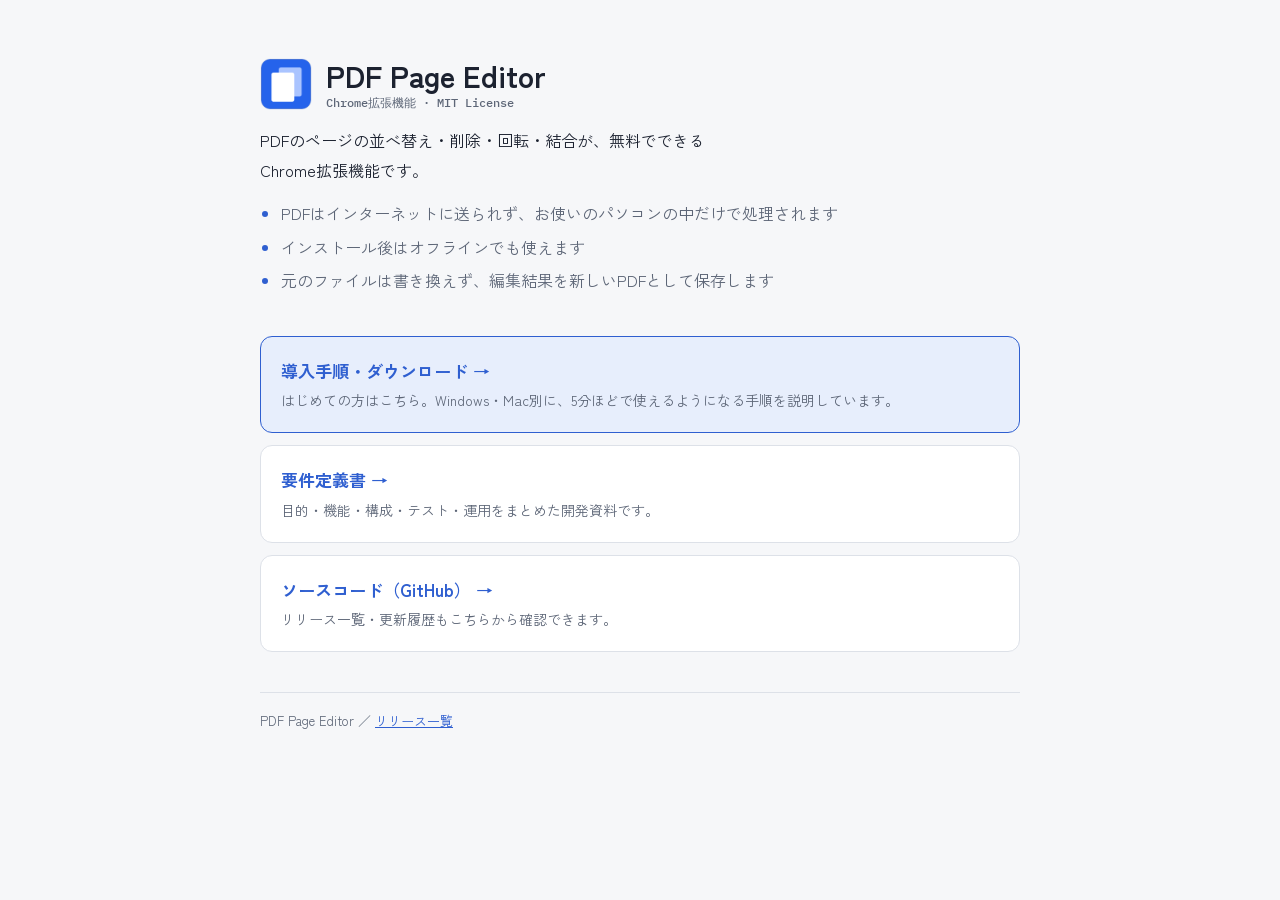
==== docs/index.html @ 03878850 "Prepare public release: GitHub Pages docs, release workflow, MIT license - docs/: top page, install " ====
<!doctype html>
<html lang="ja">
<head>
<meta charset="utf-8">
<meta name="viewport" content="width=device-width, initial-scale=1, viewport-fit=cover">
<title>PDF Page Editor</title>
<meta name="description" content="PDFのページの並べ替え・削除・回転・結合を、ファイルを外部に送らずに無料で行えるChrome拡張機能">
<link rel="icon" href="icon.png">
<link rel="preconnect" href="https://fonts.googleapis.com">
<link rel="preconnect" href="https://fonts.gstatic.com" crossorigin>
<link rel="stylesheet" href="https://fonts.googleapis.com/css2?family=Zen+Kaku+Gothic+New:wght@400;500;700&family=IBM+Plex+Mono:wght@400;500&display=swap">
<style>
/* Layout: 1カラムの入口ページ。ツールの説明と、3つの行き先(導入手順・要件定義書・ソースコード)だけを置く */
:root {
  --bg: #f6f7f9;
  --surface: #ffffff;
  --fg: #1c2230;
  --muted: #5d6677;
  --line: #dde1e8;
  --accent: #2f5fd0;
  --accent-weak: #e7eefc;
  --font-body: "Zen Kaku Gothic New", "Hiragino Sans", "Yu Gothic UI", "Meiryo", sans-serif;
  --font-mono: "IBM Plex Mono", ui-monospace, Menlo, Consolas, monospace;
}
@media (prefers-color-scheme: dark) {
  :root:not([data-theme="light"]) {
    --bg: #14171d; --surface: #1c2029; --fg: #e5e8ee; --muted: #9aa3b3; --line: #2f3542;
    --accent: #7ea2ff; --accent-weak: #1f2b47;
    color-scheme: dark;
  }
}
:root[data-theme="dark"] {
  --bg: #14171d; --surface: #1c2029; --fg: #e5e8ee; --muted: #9aa3b3; --line: #2f3542;
  --accent: #7ea2ff; --accent-weak: #1f2b47;
  color-scheme: dark;
}
* { box-sizing: border-box; }
body { margin: 0; background: var(--bg); color: var(--fg); font: 16px/1.85 var(--font-body); padding-inline: 16px; }
.wrap { max-width: 760px; margin: 0 auto; padding-block: 56px 72px; display: grid; gap: 40px; }
header { display: grid; gap: 14px; }
.brand { display: flex; align-items: center; gap: 14px; }
.brand img { width: 52px; height: 52px; }
h1 { font-size: 30px; line-height: 1.3; margin: 0; }
.ver { font: 500 12px var(--font-mono); color: var(--muted); }
.lead { margin: 0; max-width: 60ch; }
.points { margin: 0; padding-left: 1.3em; display: grid; gap: 4px; color: var(--muted); }
.points li::marker { color: var(--accent); }
.links { display: grid; gap: 12px; }
.link { display: grid; gap: 2px; padding: 18px 20px; border-radius: 12px; border: 1px solid var(--line); background: var(--surface); color: var(--fg); text-decoration: none; }
.link:hover { border-color: var(--accent); }
.link:focus-visible { outline: 3px solid var(--accent); outline-offset: 2px; }
.link b { font-size: 17px; color: var(--accent); }
.link span { font-size: 14px; color: var(--muted); }
.link.primary { background: var(--accent-weak); border-color: var(--accent); }
footer { color: var(--muted); font-size: 13px; border-top: 1px solid var(--line); padding-top: 16px; }
footer a { color: var(--accent); }
@media (max-width: 480px) { .wrap { padding-block: 32px 48px; } h1 { font-size: 24px; } }
</style>
</head>
<body>
<div class="wrap">
  <header>
    <div class="brand">
      <img src="icon.png" alt="">
      <div>
        <h1>PDF Page Editor</h1>
        <div class="ver">Chrome拡張機能 · MIT License</div>
      </div>
    </div>
    <p class="lead">PDFのページの並べ替え・削除・回転・結合が、無料でできるChrome拡張機能です。</p>
    <ul class="points">
      <li>PDFはインターネットに送られず、お使いのパソコンの中だけで処理されます</li>
      <li>インストール後はオフラインでも使えます</li>
      <li>元のファイルは書き換えず、編集結果を新しいPDFとして保存します</li>
    </ul>
  </header>

  <nav class="links" aria-label="ページ一覧">
    <a class="link primary" href="install.html"><b>導入手順・ダウンロード →</b><span>はじめての方はこちら。Windows・Mac別に、5分ほどで使えるようになる手順を説明しています。</span></a>
    <a class="link" href="requirements.html"><b>要件定義書 →</b><span>目的・機能・構成・テスト・運用をまとめた開発資料です。</span></a>
    <a class="link" href="https://github.com/Gaccho-code/pdf-editor"><b>ソースコード（GitHub） →</b><span>リリース一覧・更新履歴もこちらから確認できます。</span></a>
  </nav>

  <footer>PDF Page Editor ／ <a href="https://github.com/Gaccho-code/pdf-editor/releases">リリース一覧</a></footer>
</div>
</body>
</html>
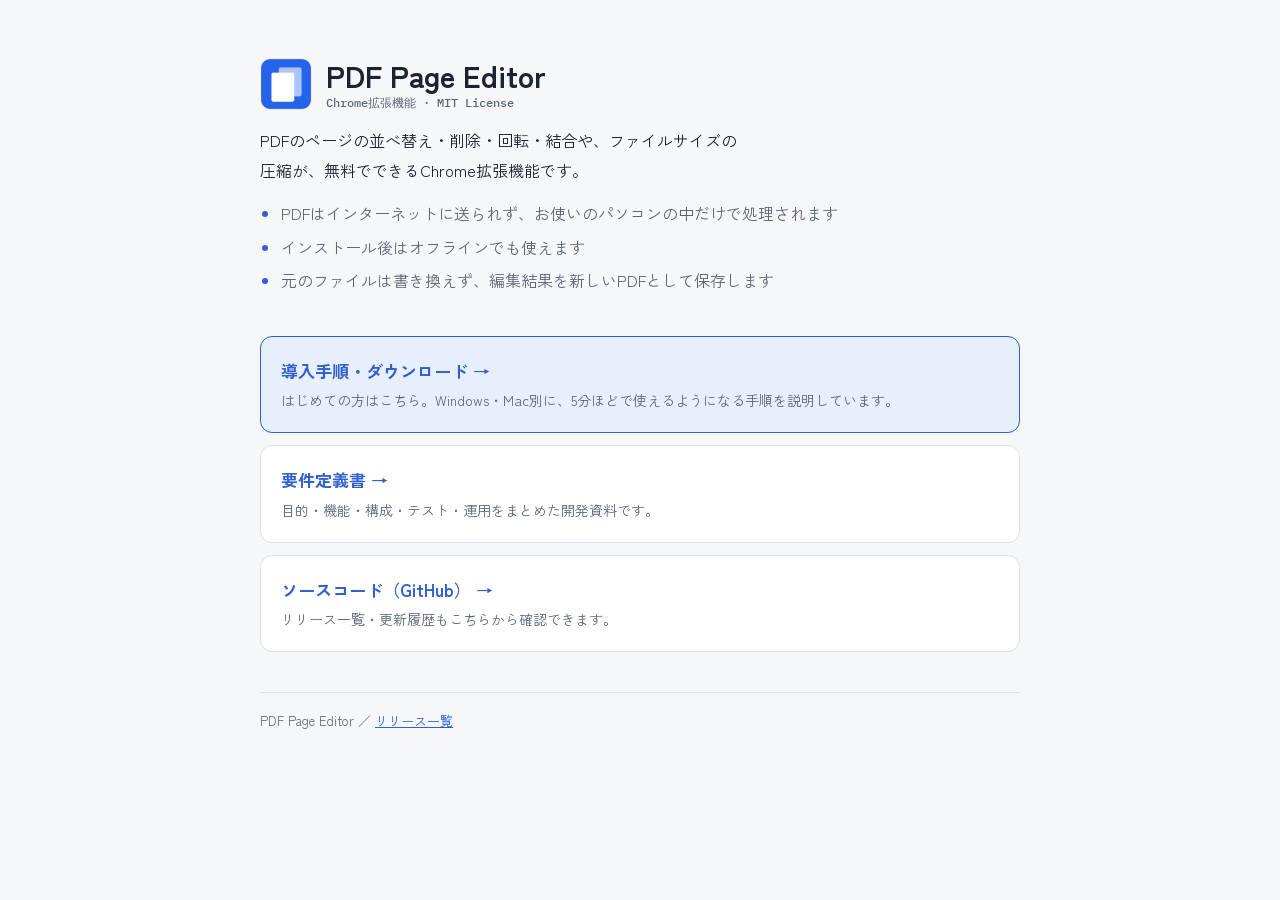
==== commit dc501d54: "Add file size compression (v1.2.0) - Compress dialog with three levels: light/standard recompress JP" ====
--- a/docs/index.html
+++ b/docs/index.html
@@ -4,7 +4,7 @@
 <meta charset="utf-8">
 <meta name="viewport" content="width=device-width, initial-scale=1, viewport-fit=cover">
 <title>PDF Page Editor</title>
-<meta name="description" content="PDFのページの並べ替え・削除・回転・結合を、ファイルを外部に送らずに無料で行えるChrome拡張機能">
+<meta name="description" content="PDFのページの並べ替え・削除・回転・結合・圧縮を、ファイルを外部に送らずに無料で行えるChrome拡張機能">
 <link rel="icon" href="icon.png">
 <link rel="preconnect" href="https://fonts.googleapis.com">
 <link rel="preconnect" href="https://fonts.gstatic.com" crossorigin>
@@ -67,7 +67,7 @@
         <div class="ver">Chrome拡張機能 · MIT License</div>
       </div>
     </div>
-    <p class="lead">PDFのページの並べ替え・削除・回転・結合が、無料でできるChrome拡張機能です。</p>
+    <p class="lead">PDFのページの並べ替え・削除・回転・結合や、ファイルサイズの圧縮が、無料でできるChrome拡張機能です。</p>
     <ul class="points">
       <li>PDFはインターネットに送られず、お使いのパソコンの中だけで処理されます</li>
       <li>インストール後はオフラインでも使えます</li>
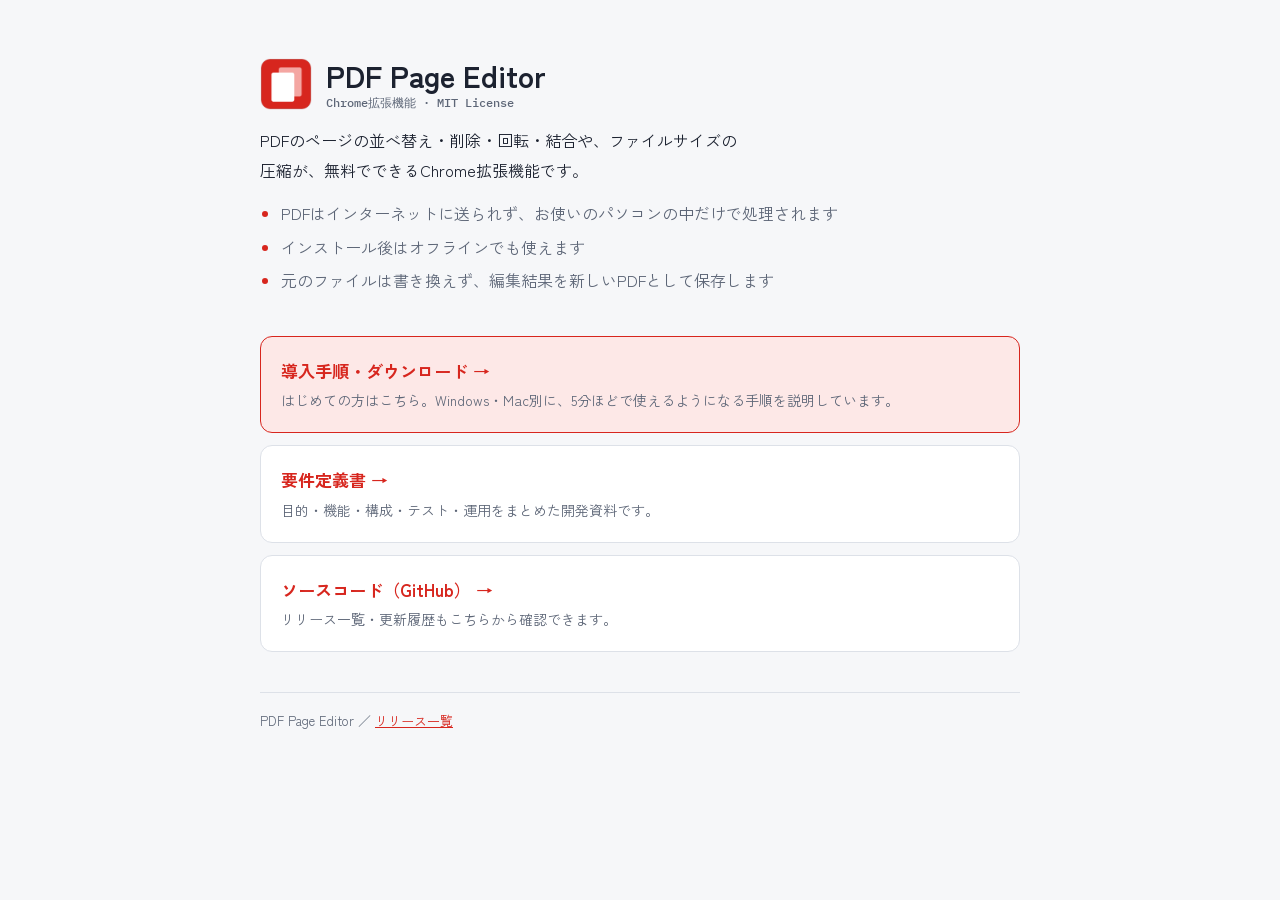
==== commit 1e0f546b: "Switch to an Acrobat-style red color scheme - Editor: gray canvas, white page cards, red accent in l" ====
--- a/docs/index.html
+++ b/docs/index.html
@@ -17,21 +17,21 @@
   --fg: #1c2230;
   --muted: #5d6677;
   --line: #dde1e8;
-  --accent: #2f5fd0;
-  --accent-weak: #e7eefc;
+  --accent: #d7261e;
+  --accent-weak: #fde8e7;
   --font-body: "Zen Kaku Gothic New", "Hiragino Sans", "Yu Gothic UI", "Meiryo", sans-serif;
   --font-mono: "IBM Plex Mono", ui-monospace, Menlo, Consolas, monospace;
 }
 @media (prefers-color-scheme: dark) {
   :root:not([data-theme="light"]) {
     --bg: #14171d; --surface: #1c2029; --fg: #e5e8ee; --muted: #9aa3b3; --line: #2f3542;
-    --accent: #7ea2ff; --accent-weak: #1f2b47;
+    --accent: #e3433b; --accent-weak: #4a2421;
     color-scheme: dark;
   }
 }
 :root[data-theme="dark"] {
   --bg: #14171d; --surface: #1c2029; --fg: #e5e8ee; --muted: #9aa3b3; --line: #2f3542;
-  --accent: #7ea2ff; --accent-weak: #1f2b47;
+  --accent: #e3433b; --accent-weak: #4a2421;
   color-scheme: dark;
 }
 * { box-sizing: border-box; }
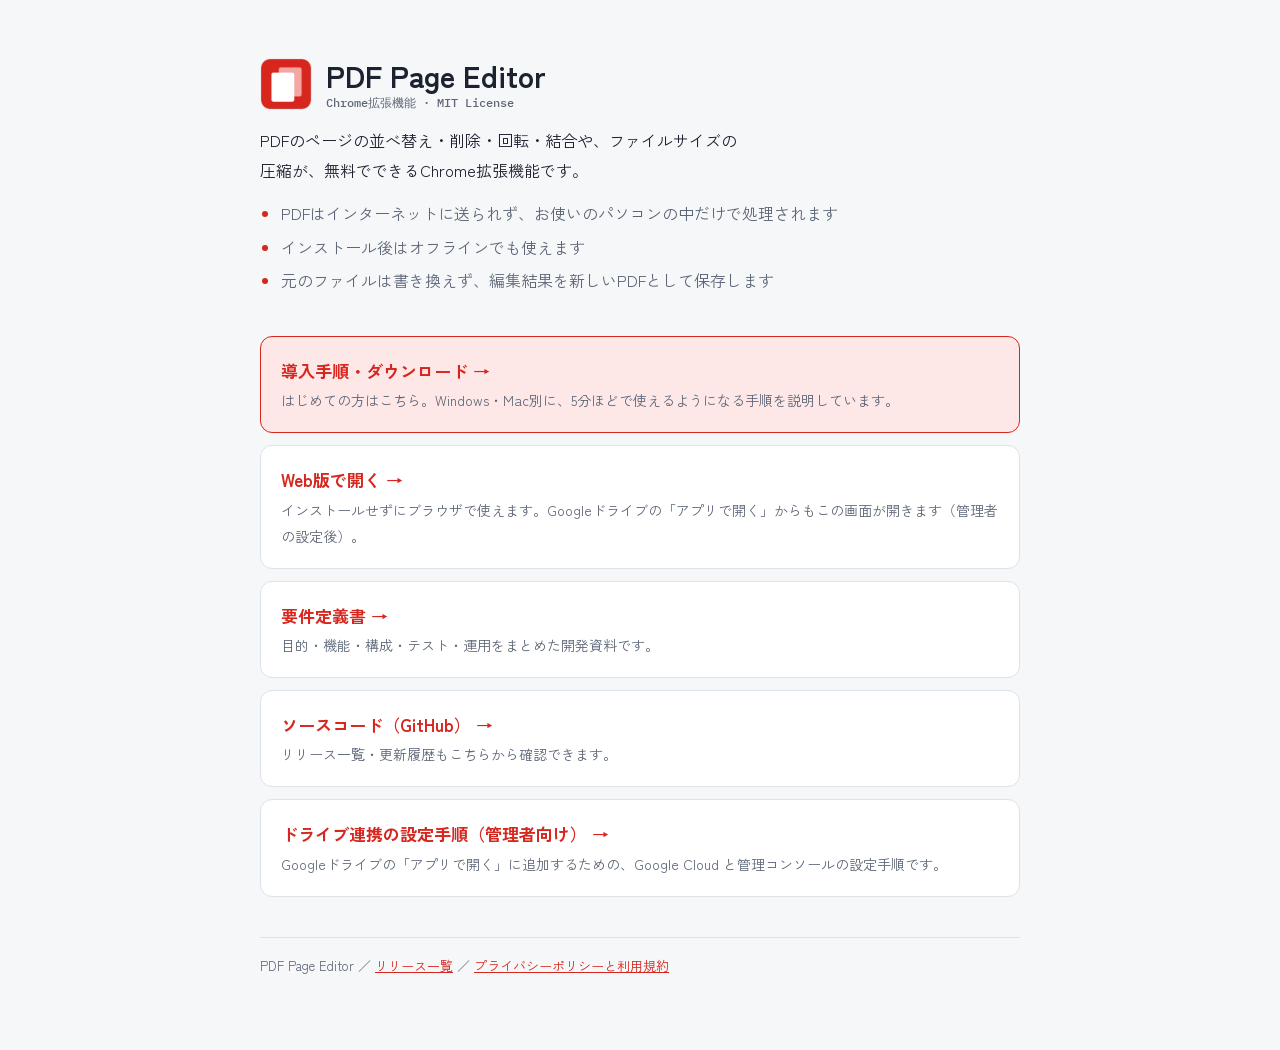
==== commit f5cef73c: "Add web version and Google Drive integration (v1.4.0) - Publish the editor at /app/ on GitHub Pages " ====
--- a/docs/index.html
+++ b/docs/index.html
@@ -5,7 +5,7 @@
 <meta name="viewport" content="width=device-width, initial-scale=1, viewport-fit=cover">
 <title>PDF Page Editor</title>
 <meta name="description" content="PDFのページの並べ替え・削除・回転・結合・圧縮を、ファイルを外部に送らずに無料で行えるChrome拡張機能">
-<link rel="icon" href="icon.png">
+<link rel="icon" href="icon.png?v=red">
 <link rel="preconnect" href="https://fonts.googleapis.com">
 <link rel="preconnect" href="https://fonts.gstatic.com" crossorigin>
 <link rel="stylesheet" href="https://fonts.googleapis.com/css2?family=Zen+Kaku+Gothic+New:wght@400;500;700&family=IBM+Plex+Mono:wght@400;500&display=swap">
@@ -77,11 +77,13 @@
 
   <nav class="links" aria-label="ページ一覧">
     <a class="link primary" href="install.html"><b>導入手順・ダウンロード →</b><span>はじめての方はこちら。Windows・Mac別に、5分ほどで使えるようになる手順を説明しています。</span></a>
+    <a class="link" href="app/"><b>Web版で開く →</b><span>インストールせずにブラウザで使えます。Googleドライブの「アプリで開く」からもこの画面が開きます（管理者の設定後）。</span></a>
     <a class="link" href="requirements.html"><b>要件定義書 →</b><span>目的・機能・構成・テスト・運用をまとめた開発資料です。</span></a>
     <a class="link" href="https://github.com/Gaccho-code/pdf-editor"><b>ソースコード（GitHub） →</b><span>リリース一覧・更新履歴もこちらから確認できます。</span></a>
+    <a class="link" href="drive-setup.html"><b>ドライブ連携の設定手順（管理者向け） →</b><span>Googleドライブの「アプリで開く」に追加するための、Google Cloud と管理コンソールの設定手順です。</span></a>
   </nav>
 
-  <footer>PDF Page Editor ／ <a href="https://github.com/Gaccho-code/pdf-editor/releases">リリース一覧</a></footer>
+  <footer>PDF Page Editor ／ <a href="https://github.com/Gaccho-code/pdf-editor/releases">リリース一覧</a> ／ <a href="privacy.html">プライバシーポリシーと利用規約</a></footer>
 </div>
 </body>
 </html>
